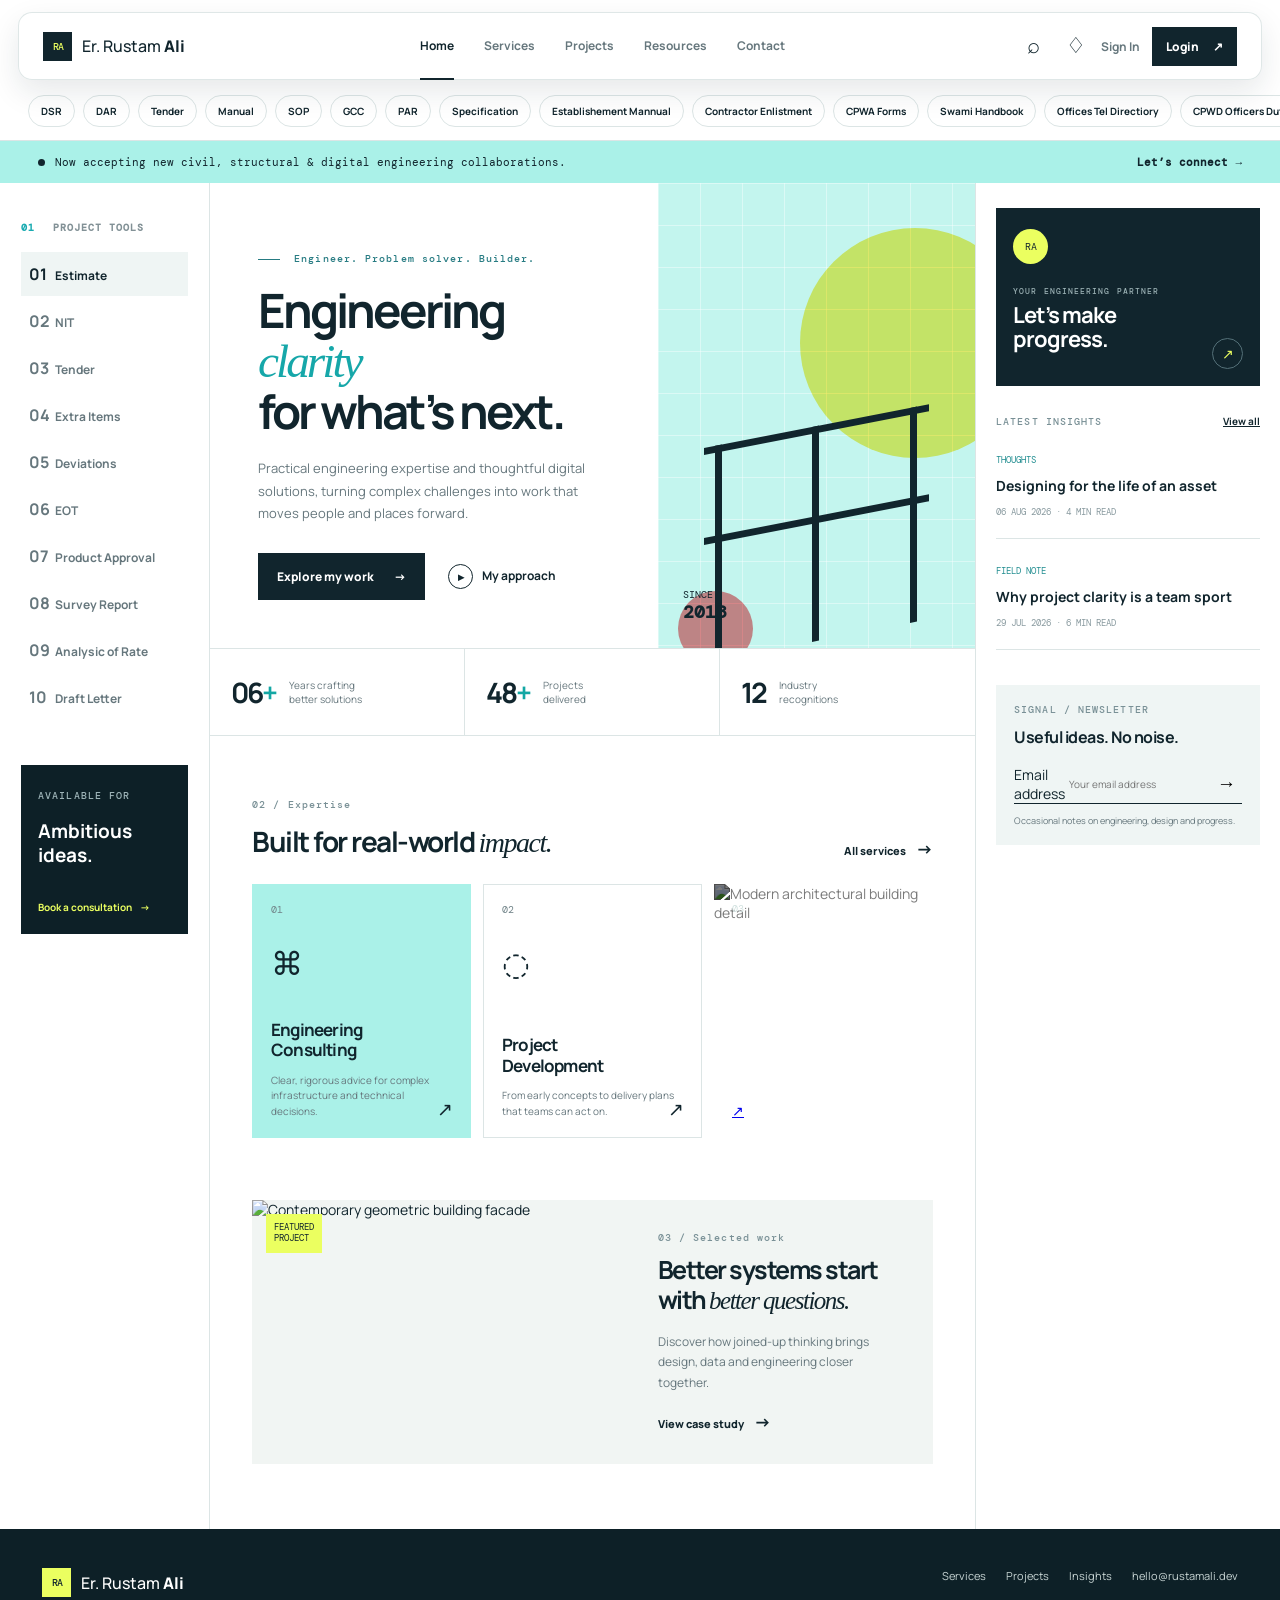
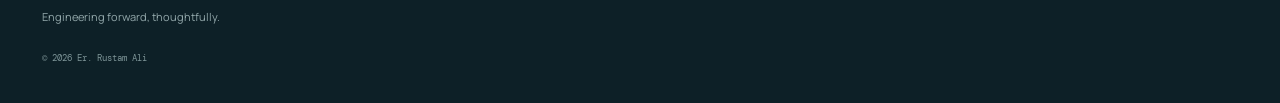
==== index.html @ 6d5e7a67 "This is V1 of this website" ====
<!DOCTYPE html>
<html lang="en">
<head>
  <meta charset="UTF-8" />
  <meta name="viewport" content="width=device-width, initial-scale=1.0" />
  <meta name="description" content="Er. Rustam Ali — engineering solutions, resources and insights." />
  <title>Er. Rustam Ali | Engineering Forward</title>
  <link rel="preconnect" href="https://fonts.googleapis.com" />
  <link rel="preconnect" href="https://fonts.gstatic.com" crossorigin />
  <link href="https://fonts.googleapis.com/css2?family=DM+Mono:wght@400;500&family=Manrope:wght@400;500;600;700;800&display=swap" rel="stylesheet" />
  <link rel="stylesheet" href="styles.css" />
  <link rel="stylesheet" href="floating-header.css" />
</head>
<body>
  <a class="skip-link" href="#main-content">Skip to content</a>
  <div class="site-shell">
    <header class="site-header">
      <a class="brand" href="#home" aria-label="Er. Rustam Ali home">
        <span class="brand-mark" aria-hidden="true">RA</span>
        <span>Er. Rustam <strong>Ali</strong></span>
      </a>

      <nav class="main-nav" aria-label="Primary navigation" id="primary-navigation">
        <a class="active" href="#home">Home</a>
        <a href="#services">Services</a>
        <a href="#projects">Projects</a>
        <a href="#resources">Resources</a>
        <a href="#contact">Contact</a>
      </nav>

      <div class="header-actions">
        <button class="icon-button desktop-only" aria-label="Search"><span aria-hidden="true">⌕</span></button>
        <button class="icon-button desktop-only" aria-label="Notifications"><span aria-hidden="true">♢</span></button>
        <a class="text-action desktop-only" href="signin.html">Sign In</a>
        <a class="button button-small" href="login.html">Login <span aria-hidden="true">↗</span></a>
        <button class="menu-toggle" type="button" aria-expanded="false" aria-controls="primary-navigation">
          <span class="sr-only">Toggle navigation</span><i></i><i></i><i></i>
        </button>
      </div>
    </header>

    <nav class="reference-nav" aria-label="Engineering references">
      <a href="#dsr">DSR</a>
      <a href="#dar">DAR</a>
      <a href="#tender">Tender</a>
      <a href="#manual">Manual</a>
      <a href="#sop">SOP</a>
      <a href="#gcc">GCC</a>
      <a href="#par">PAR</a>
      <a href="#specification">Specification</a>
      <a href="#establishment-manual">Establishement Mannual</a>
      <a href="#contractor-enlistment">Contractor Enlistment</a>
      <a href="#cpwa-forms">CPWA Forms</a>
      <a href="#swami-handbook">Swami Handbook</a>
      <a href="#offices-directory">Offices Tel Directiory</a>
      <a href="#cpwd-officers-duty">CPWD Officers Duty</a>
    </nav>

    <div class="announcement" role="status">
      <span class="pulse" aria-hidden="true"></span>
      <p>Now accepting new civil, structural &amp; digital engineering collaborations.</p>
      <a href="#contact">Let’s connect <span aria-hidden="true">→</span></a>
    </div>

    <main id="main-content" class="page-grid">
      <aside class="left-sidebar" aria-label="Quick links">
        <div class="sidebar-heading"><span>01</span> Project tools</div>
        <nav class="side-nav">
          <a class="selected" href="#estimate"><span>01</span> Estimate</a>
          <a href="#nit"><span>02</span> NIT</a>
          <a href="#tender"><span>03</span> Tender</a>
          <a href="#extra-items"><span>04</span> Extra Items</a>
          <a href="#deviations"><span>05</span> Deviations</a>
          <a href="#eot"><span>06</span> EOT</a>
          <a href="#product-approval"><span>07</span> Product Approval</a>
          <a href="#survey-report"><span>08</span> Survey Report</a>
          <a href="#analysis-rate"><span>09</span> Analysic of Rate</a>
          <a href="#draft-letter"><span>10</span> Draft Letter</a>
        </nav>
        <div class="sidebar-card dark-card">
          <span class="eyebrow">AVAILABLE FOR</span>
          <strong>Ambitious<br />ideas.</strong>
          <a href="#contact">Book a consultation <span>→</span></a>
        </div>
      </aside>

      <section class="content-area" id="home">
        <div class="hero">
          <div class="hero-copy">
            <p class="eyebrow"><span></span> Engineer. Problem solver. Builder.</p>
            <h1>Engineering <em>clarity</em><br />for what’s next.</h1>
            <p class="hero-text">Practical engineering expertise and thoughtful digital solutions, turning complex challenges into work that moves people and places forward.</p>
            <div class="hero-actions">
              <a class="button" href="#projects">Explore my work <span aria-hidden="true">→</span></a>
              <a class="play-link" href="#about"><span aria-hidden="true">▶</span> My approach</a>
            </div>
          </div>
          <div class="hero-art" aria-label="Abstract engineering structure illustration">
            <div class="art-grid"></div><div class="orb orb-one"></div><div class="orb orb-two"></div>
            <div class="structure"><span></span><span></span><span></span><span></span><span></span></div>
            <div class="art-label">SINCE<br /><b>2018</b></div>
          </div>
        </div>

        <section class="metrics" aria-label="Key statistics">
          <div><strong>06<span>+</span></strong><p>Years crafting<br />better solutions</p></div>
          <div><strong>48<span>+</span></strong><p>Projects<br />delivered</p></div>
          <div><strong>12</strong><p>Industry<br />recognitions</p></div>
        </section>

        <section class="section-block" id="services">
          <div class="section-intro"><div><p class="eyebrow">02 / Expertise</p><h2>Built for real-world <em>impact.</em></h2></div><a class="arrow-link" href="#contact">All services <span>→</span></a></div>
          <div class="service-grid">
            <article class="service-card cyan"><span class="card-number">01</span><div class="service-icon">⌘</div><h3>Engineering<br />Consulting</h3><p>Clear, rigorous advice for complex infrastructure and technical decisions.</p><a href="#contact" aria-label="Learn about Engineering Consulting">↗</a></article>
            <article class="service-card"><span class="card-number">02</span><div class="service-icon">◌</div><h3>Project<br />Development</h3><p>From early concepts to delivery plans that teams can act on.</p><a href="#contact" aria-label="Learn about Project Development">↗</a></article>
            <article class="service-card image-card"><img src="https://images.unsplash.com/photo-1504917595217-d4dc5ebe6122?auto=format&fit=crop&w=800&q=80" alt="Modern architectural building detail" /><div><span class="card-number">03</span><h3>Smart<br />Infrastructure</h3><a href="#contact" aria-label="Learn about Smart Infrastructure">↗</a></div></article>
          </div>
        </section>

        <section class="feature-story" id="projects">
          <div class="story-image"><img src="https://images.unsplash.com/photo-1487958449943-2429e8be8625?auto=format&fit=crop&w=1000&q=85" alt="Contemporary geometric building facade" /><span class="story-badge">FEATURED<br />PROJECT</span></div>
          <div class="story-copy"><p class="eyebrow">03 / Selected work</p><h2>Better systems start with <em>better questions.</em></h2><p>Discover how joined-up thinking brings design, data and engineering closer together.</p><a class="arrow-link" href="#contact">View case study <span>→</span></a></div>
        </section>
      </section>

      <aside class="right-sidebar" aria-label="Updates and contact">
        <section class="profile-card"><div class="avatar">RA</div><div><p class="eyebrow">YOUR ENGINEERING PARTNER</p><h2>Let’s make<br />progress.</h2></div><a href="#contact" class="round-arrow" aria-label="Contact Er. Rustam Ali">↗</a></section>
        <section class="updates-card" id="resources"><div class="updates-top"><p class="eyebrow">LATEST INSIGHTS</p><a href="#resources">View all</a></div><article><span class="tag">THOUGHTS</span><h3>Designing for the life of an asset</h3><p>06 AUG 2026 · 4 MIN READ</p></article><article><span class="tag">FIELD NOTE</span><h3>Why project clarity is a team sport</h3><p>29 JUL 2026 · 6 MIN READ</p></article></section>
        <section class="newsletter"><p class="eyebrow">SIGNAL / NEWSLETTER</p><h3>Useful ideas. No noise.</h3><form><label class="sr-only" for="email">Email address</label><input id="email" type="email" placeholder="Your email address" required /><button type="submit" aria-label="Subscribe">→</button></form><p class="form-note">Occasional notes on engineering, design and progress.</p></section>
      </aside>
    </main>

    <footer class="site-footer" id="contact"><div><a class="brand footer-brand" href="#home"><span class="brand-mark">RA</span><span>Er. Rustam <strong>Ali</strong></span></a><p>Engineering forward, thoughtfully.</p></div><div class="footer-links"><a href="#services">Services</a><a href="#projects">Projects</a><a href="#resources">Insights</a><a href="mailto:hello@rustamali.dev">hello@rustamali.dev</a></div><p class="copyright">© 2026 Er. Rustam Ali</p></footer>
  </div>
  <script src="script.js"></script>
</body>
</html>
---- styles.css ----
:root{--ink:#11252d;--muted:#66777d;--line:#dce5e5;--paper:#f6f8f7;--white:#fff;--cyan:#aaf1e8;--accent:#ebff60;--dark:#0d2027;--sans:'Manrope',Arial,sans-serif;--mono:'DM Mono',monospace}*{box-sizing:border-box}html{scroll-behavior:smooth}body{margin:0;background:var(--paper);color:var(--ink);font-family:var(--sans);font-size:14px}.site-shell{max-width:1600px;margin:auto;background:#fff;min-height:100vh}.skip-link{position:fixed;left:12px;top:-60px;background:var(--dark);color:#fff;padding:10px;z-index:30}.skip-link:focus{top:12px}.site-header{height:82px;display:flex;align-items:center;padding:0 38px;border-bottom:1px solid var(--line);gap:36px}.brand{display:flex;align-items:center;gap:10px;color:var(--ink);font-size:16px;font-weight:500;text-decoration:none;white-space:nowrap}.brand strong{font-weight:800}.brand-mark{display:grid;place-items:center;width:29px;height:29px;background:var(--ink);color:var(--accent);font:500 10px var(--mono);letter-spacing:-1px}.main-nav{margin:auto;display:flex;height:100%;align-items:center;gap:30px}.main-nav a,.text-action{color:var(--muted);text-decoration:none;font-size:12px;font-weight:700}.main-nav a{height:100%;display:flex;align-items:center;border-bottom:2px solid transparent}.main-nav a:hover,.main-nav a.active{color:var(--ink);border-color:var(--ink)}.header-actions{display:flex;align-items:center;gap:12px}.icon-button{border:0;background:transparent;color:var(--ink);font-size:22px;width:29px;height:35px;cursor:pointer}.button{display:inline-flex;align-items:center;gap:20px;background:var(--ink);color:white;text-decoration:none;padding:15px 19px;font-size:12px;font-weight:800}.button:hover{background:#244650}.button-small{padding:11px 14px;gap:14px}.menu-toggle{display:none;border:0;background:none;padding:6px;cursor:pointer}.menu-toggle i{display:block;width:23px;height:2px;background:var(--ink);margin:4px}.announcement{min-height:42px;background:var(--cyan);padding:0 38px;display:flex;align-items:center;gap:10px;font:11px var(--mono)}.announcement p{margin:0}.announcement a{margin-left:auto;color:var(--ink);font-weight:bold;text-decoration:none}.pulse{width:7px;height:7px;background:var(--ink);border-radius:50%}.page-grid{display:grid;grid-template-columns:210px minmax(0,1fr) 305px}.left-sidebar{padding:38px 21px;border-right:1px solid var(--line)}.sidebar-heading{font:700 10px var(--mono);letter-spacing:1px;color:#829196;text-transform:uppercase;margin-bottom:18px}.sidebar-heading span{color:#1aabb1;margin-right:11px}.side-nav{display:grid;gap:3px;margin-bottom:46px}.side-nav a{padding:11px 8px;color:#66777d;text-decoration:none;font-size:12px;font-weight:700}.side-nav a span{display:inline-block;width:24px;font-size:16px}.side-nav a:hover,.side-nav .selected{background:#eff5f4;color:var(--ink)}.sidebar-card{padding:19px 17px}.dark-card{background:var(--dark);color:#fff}.eyebrow{font:500 10px var(--mono);letter-spacing:1.1px;margin:0;color:#799096}.dark-card .eyebrow{color:#9eb4b8}.dark-card strong{display:block;font-size:19px;line-height:1.25;margin:17px 0 28px}.dark-card a{color:var(--accent);font-size:10px;text-decoration:none;font-weight:bold}.dark-card a span{margin-left:6px}.content-area{overflow:hidden}.hero{min-height:462px;display:grid;grid-template-columns:1.17fr .83fr;border-bottom:1px solid var(--line)}.hero-copy{padding:69px 48px 48px}.hero .eyebrow{color:#267b82}.hero .eyebrow span{display:inline-block;width:22px;height:1px;background:#267b82;vertical-align:middle;margin-right:7px}h1,h2,h3,p{margin-top:0}h1{font-size:clamp(38px,3.7vw,64px);letter-spacing:-3px;line-height:1.04;margin:21px 0}h1 em,h2 em{font-family:Georgia,serif;font-weight:400}h1 em{color:#16a7a9}.hero-text{max-width:425px;color:var(--muted);line-height:1.75;font-size:13px;margin:0 0 28px}.hero-actions{display:flex;align-items:center;gap:23px}.play-link{color:var(--ink);text-decoration:none;font-size:12px;font-weight:bold}.play-link span{display:inline-grid;place-items:center;border:1px solid var(--ink);border-radius:50%;width:25px;height:25px;font-size:8px;margin-right:7px}.hero-art{position:relative;min-height:330px;background:#c3f5ee;overflow:hidden}.art-grid{position:absolute;inset:0;background-image:linear-gradient(#fff6 1px,transparent 1px),linear-gradient(90deg,#fff6 1px,transparent 1px);background-size:42px 42px}.orb{position:absolute;border-radius:50%;background:#ffed6e;mix-blend-mode:multiply}.orb-one{width:230px;height:230px;right:-55px;top:45px}.orb-two{width:75px;height:75px;left:20px;bottom:-18px;background:#f7898e}.structure{position:absolute;width:250px;height:280px;right:33px;bottom:-16px;transform:skewY(-11deg)}.structure span{position:absolute;background:var(--ink)}.structure span:nth-child(1),.structure span:nth-child(2){height:7px;width:225px;left:12px;top:42px}.structure span:nth-child(2){top:132px}.structure span:nth-child(3),.structure span:nth-child(4),.structure span:nth-child(5){width:7px;height:215px;top:42px;left:23px}.structure span:nth-child(4){left:120px}.structure span:nth-child(5){left:218px}.art-label{position:absolute;bottom:24px;left:25px;font:10px var(--mono);line-height:1.3}.art-label b{font-size:18px}.metrics{display:grid;grid-template-columns:repeat(3,1fr);border-bottom:1px solid var(--line)}.metrics div{padding:24px 21px;border-right:1px solid var(--line);display:flex;gap:13px;align-items:center}.metrics div:last-child{border:0}.metrics strong{font-size:28px;letter-spacing:-2px}.metrics strong span{color:#13a7a4}.metrics p{font-size:10px;line-height:1.4;color:var(--muted);margin:0}.section-block{padding:62px 42px}.section-intro{display:flex;justify-content:space-between;align-items:end;margin-bottom:24px}.section-intro h2,.story-copy h2{font-size:28px;letter-spacing:-1.5px;margin:11px 0 0}.arrow-link{color:var(--ink);font-size:11px;text-decoration:none;font-weight:800;white-space:nowrap}.arrow-link span{margin-left:8px;font-size:17px}.service-grid{display:grid;grid-template-columns:repeat(3,1fr);gap:12px}.service-card{min-height:254px;border:1px solid var(--line);padding:18px;position:relative;display:flex;flex-direction:column}.service-card.cyan{background:var(--cyan);border-color:var(--cyan)}.card-number{font:10px var(--mono);color:#708388}.service-icon{font-size:32px;margin:25px 0 auto}.service-card h3{font-size:17px;line-height:1.2;letter-spacing:-.8px;margin:0 0 12px}.service-card p{font-size:10px;color:var(--muted);line-height:1.55;margin:0}.service-card>a{position:absolute;right:17px;bottom:15px;font-size:19px;color:var(--ink);text-decoration:none}.image-card{padding:0;border:0;overflow:hidden;color:#fff}.image-card img{width:100%;height:100%;position:absolute;object-fit:cover;filter:brightness(.48)}.image-card div{z-index:1;position:relative;height:100%;padding:18px;display:flex;flex-direction:column}.image-card .card-number{color:#d1e1df}.image-card h3{margin:auto 0 0}.image-card>a{z-index:2;color:#fff}.feature-story{margin:0 42px 65px;display:grid;grid-template-columns:1.1fr .9fr;background:#f1f5f3}.story-image{min-height:235px;position:relative}.story-image img{width:100%;height:100%;object-fit:cover}.story-badge{position:absolute;top:14px;left:14px;background:var(--accent);padding:8px;font:9px var(--mono);line-height:1.25}.story-copy{padding:31px}.story-copy h2{font-size:25px;line-height:1.18}.story-copy>p:not(.eyebrow){font-size:12px;line-height:1.7;color:var(--muted);margin:17px 0}.right-sidebar{border-left:1px solid var(--line);padding:25px 20px}.profile-card{position:relative;background:var(--ink);color:white;padding:21px 17px;min-height:178px}.avatar{width:35px;height:35px;border-radius:50%;display:grid;place-items:center;background:var(--accent);color:var(--ink);font:10px var(--mono);margin-bottom:22px}.profile-card .eyebrow{color:#9cb2b5;font-size:8px}.profile-card h2{font-size:22px;line-height:1.1;letter-spacing:-1px;margin:7px 0}.round-arrow{position:absolute;right:17px;bottom:17px;width:31px;height:31px;border:1px solid #547078;border-radius:50%;display:grid;place-items:center;color:var(--accent);text-decoration:none}.updates-card{padding:28px 0 18px}.updates-top{display:flex;justify-content:space-between;align-items:center}.updates-top a{font-size:10px;color:var(--ink);font-weight:bold}.updates-card article{padding:20px 0;border-bottom:1px solid var(--line)}.tag{font:9px var(--mono);color:#238e91}.updates-card h3{font-size:14px;line-height:1.35;margin:10px 0}.updates-card article p{font:9px var(--mono);color:#8a9ba0;margin:0}.newsletter{margin-top:17px;padding:18px;background:#eff5f4}.newsletter h3{font-size:16px;letter-spacing:-.5px;margin:10px 0 17px}.newsletter form{display:flex;border-bottom:1px solid var(--ink)}.newsletter input{min-width:0;width:100%;border:0;background:transparent;padding:8px 0;font:10px var(--sans);outline:none}.newsletter button{border:0;background:transparent;font-size:19px;cursor:pointer}.form-note{font-size:9px;line-height:1.5;color:var(--muted);margin:10px 0 0}.site-footer{background:var(--dark);padding:39px 42px;color:#c9d6d5;display:grid;grid-template-columns:1fr auto;gap:28px}.footer-brand{color:#fff}.footer-brand .brand-mark{background:var(--accent);color:var(--ink)}.site-footer>div>p{font-size:11px;color:#93a8ab;margin:12px 0 0}.footer-links{display:flex;gap:20px;align-items:start}.footer-links a{font-size:11px;color:#c9d6d5;text-decoration:none}.copyright{font:9px var(--mono);color:#7e9598;margin:0;grid-column:1/-1}@media(max-width:1100px){.page-grid{grid-template-columns:180px minmax(0,1fr)}.right-sidebar{grid-column:1/-1;display:grid;grid-template-columns:1fr 1fr 1fr;gap:20px;border-left:0;border-top:1px solid var(--line)}.updates-card{padding:0}.newsletter{margin:0}.profile-card{min-height:160px}.main-nav{gap:17px}.desktop-only{display:none}}@media(max-width:760px){.site-header{height:68px;padding:0 20px}.main-nav{display:none;position:absolute;z-index:10;left:0;right:0;top:68px;height:auto;background:white;border-bottom:1px solid var(--line);padding:12px 20px;flex-direction:column;align-items:stretch;gap:0}.main-nav.open{display:flex}.main-nav a{height:auto;padding:12px 0}.menu-toggle{display:block}.announcement{padding:10px 20px;line-height:1.4}.announcement a{display:none}.page-grid{display:block}.left-sidebar{display:none}.hero{grid-template-columns:1fr}.hero-copy{padding:50px 25px 35px}.hero-art{min-height:260px}.metrics{grid-template-columns:1fr}.metrics div{padding:16px 25px;border-right:0;border-bottom:1px solid var(--line)}.section-block{padding:48px 25px}.section-intro{display:block}.section-intro .arrow-link{display:inline-block;margin-top:17px}.service-grid{grid-template-columns:1fr}.service-card{min-height:210px}.feature-story{margin:0 25px 48px;grid-template-columns:1fr}.story-image{min-height:210px}.right-sidebar{display:block;padding:25px}.updates-card{padding:28px 0}.newsletter{margin-top:15px}.site-footer{padding:31px 25px;display:block}.footer-links{margin:24px 0;flex-wrap:wrap}.copyright{margin-top:24px}h1{letter-spacing:-2px}.hero-actions{flex-wrap:wrap}}@media(max-width:400px){.text-action{display:none}.hero-copy{padding-left:20px;padding-right:20px}.section-block{padding-left:20px;padding-right:20px}.feature-story{margin-left:20px;margin-right:20px}.right-sidebar{padding:20px}}
---- floating-header.css ----
/* Elevated, persistent navigation for the homepage. */
@media (min-width: 761px) {
  .site-shell { padding-top: 12px; }
  .site-header {
    position: sticky;
    top: 12px;
    z-index: 20;
    height: 68px;
    margin: 0 18px;
    padding: 0 24px;
    border: 1px solid rgba(220, 229, 229, .9);
    border-radius: 14px;
    background: rgba(255, 255, 255, .92);
    box-shadow: 0 12px 30px rgba(17, 37, 45, .10);
    backdrop-filter: blur(14px);
  }
  .main-nav a { height: 68px; }
}

@media (max-width: 760px) {
  .site-shell { padding-top: 9px; }
  .site-header {
    position: sticky;
    top: 9px;
    z-index: 20;
    height: 60px;
    margin: 0 10px;
    border: 1px solid rgba(220, 229, 229, .92);
    border-radius: 12px;
    background: rgba(255, 255, 255, .94);
    box-shadow: 0 8px 22px rgba(17, 37, 45, .10);
    backdrop-filter: blur(14px);
  }
  .main-nav { top: 60px; left: -1px; right: -1px; border: 1px solid var(--line); border-radius: 0 0 12px 12px; box-shadow: 0 14px 20px rgba(17, 37, 45, .09); }
}

.reference-nav {
  display: flex;
  align-items: center;
  gap: 8px;
  overflow-x: auto;
  padding: 15px 28px 13px;
  background: #fff;
  border-bottom: 1px solid var(--line);
  scrollbar-width: thin;
  scrollbar-color: #b7c8c9 transparent;
}
.reference-nav a {
  flex: 0 0 auto;
  color: var(--ink);
  text-decoration: none;
  border: 1px solid var(--line);
  background: #fff;
  padding: 8px 12px;
  border-radius: 999px;
  font: 700 10px var(--sans);
  white-space: nowrap;
  transition: background .2s ease, color .2s ease, border-color .2s ease;
}
.reference-nav a:hover,
.reference-nav a:focus-visible {
  color: var(--ink);
  background: var(--cyan);
  border-color: #7bdcd2;
  outline: none;
}
@media (max-width: 760px) {
  .reference-nav { padding: 12px 16px; gap: 7px; }
  .reference-nav a { padding: 7px 11px; }
  .left-sidebar {
    display: block;
    padding: 18px 16px 14px;
    border-right: 0;
    border-bottom: 1px solid var(--line);
    background: #fff;
  }
  .left-sidebar .sidebar-heading { margin: 0 0 10px; }
  .left-sidebar .side-nav {
    display: flex;
    gap: 8px;
    overflow-x: auto;
    margin: 0;
    padding-bottom: 4px;
    scrollbar-width: thin;
    scrollbar-color: #b7c8c9 transparent;
  }
  .left-sidebar .side-nav a {
    flex: 0 0 auto;
    padding: 8px 11px;
    border: 1px solid var(--line);
    border-radius: 999px;
    background: #fff;
  }
  .left-sidebar .side-nav a span { width: auto; margin-right: 5px; font: 500 9px var(--mono); }
  .left-sidebar .side-nav .selected { background: var(--cyan); border-color: #7bdcd2; }
  .left-sidebar .sidebar-card { display: none; }
}
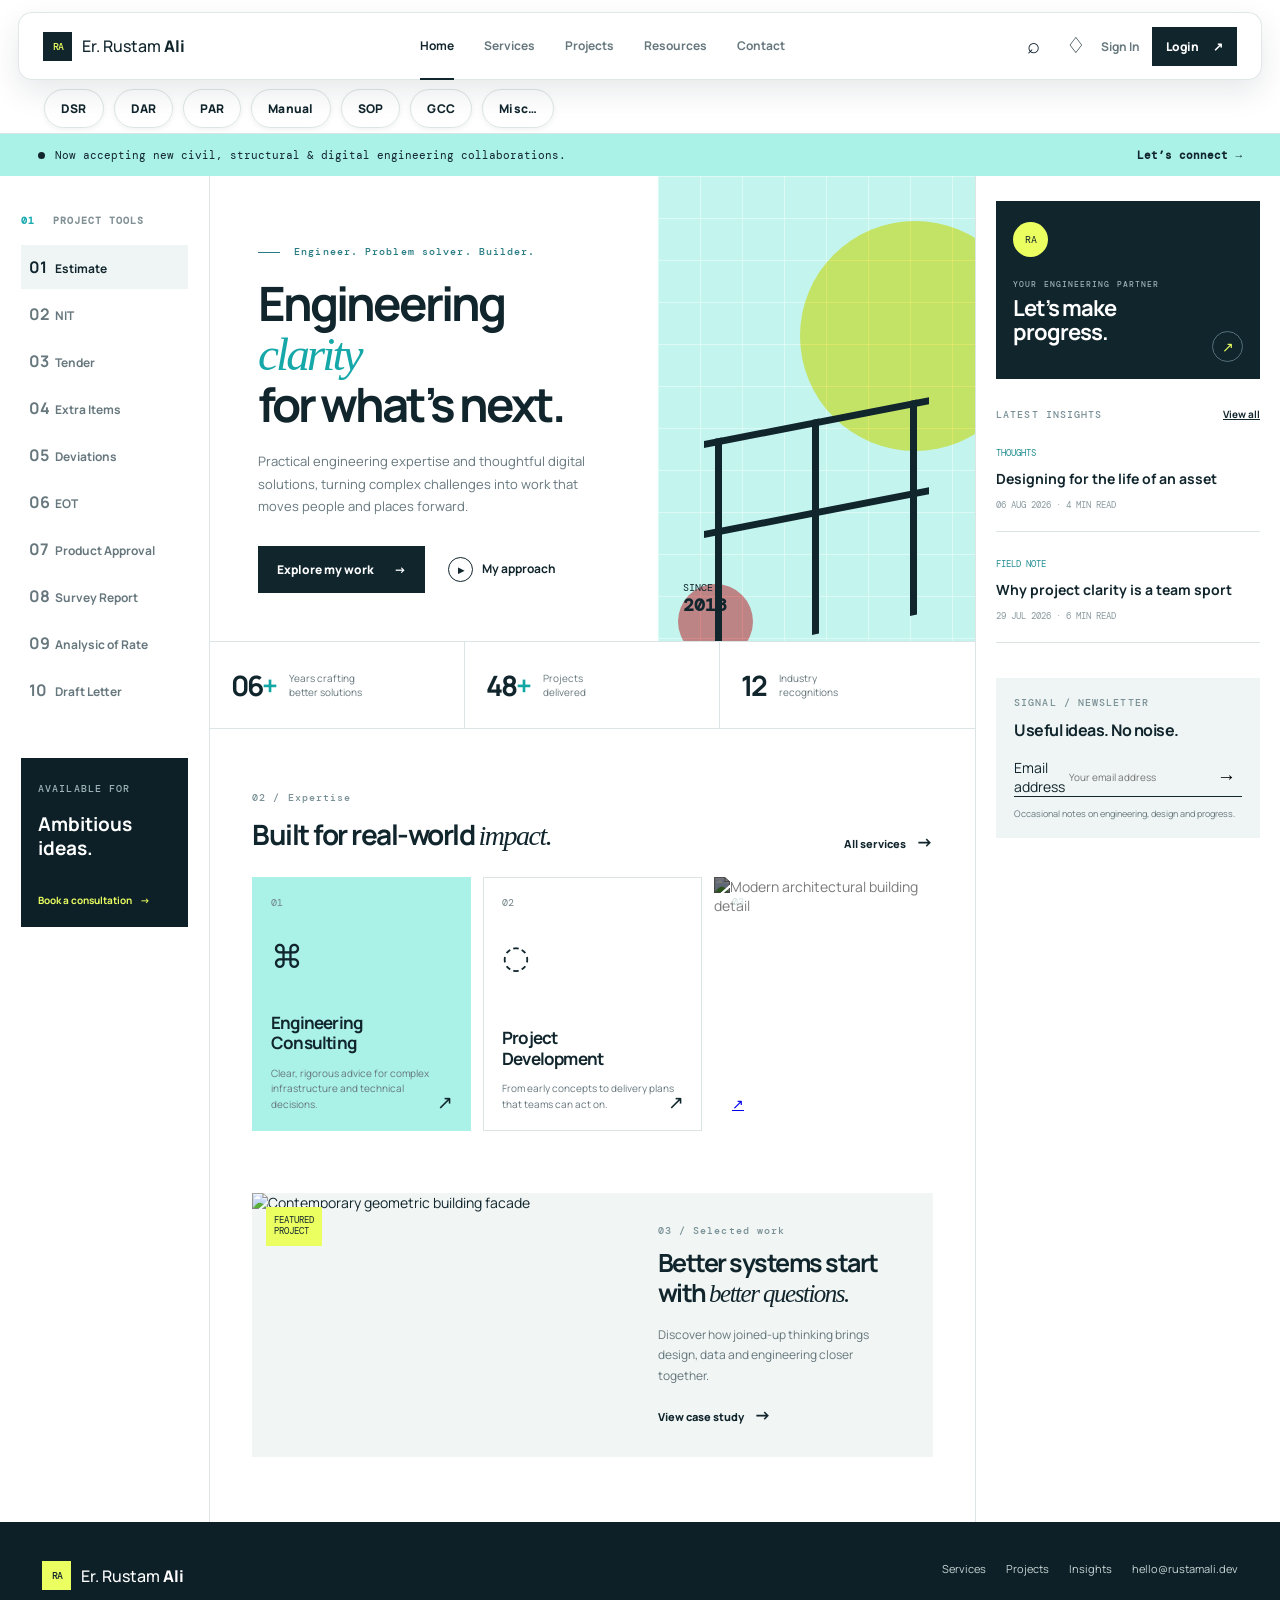
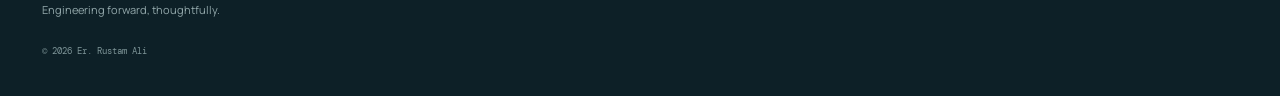
==== commit 164a7954: "Header Modified on 16.08.2026" ====
--- a/index.html
+++ b/index.html
@@ -39,22 +39,96 @@
       </div>
     </header>
 
-    <nav class="reference-nav" aria-label="Engineering references">
-      <a href="#dsr">DSR</a>
-      <a href="#dar">DAR</a>
-      <a href="#tender">Tender</a>
-      <a href="#manual">Manual</a>
-      <a href="#sop">SOP</a>
-      <a href="#gcc">GCC</a>
-      <a href="#par">PAR</a>
-      <a href="#specification">Specification</a>
-      <a href="#establishment-manual">Establishement Mannual</a>
-      <a href="#contractor-enlistment">Contractor Enlistment</a>
-      <a href="#cpwa-forms">CPWA Forms</a>
-      <a href="#swami-handbook">Swami Handbook</a>
-      <a href="#offices-directory">Offices Tel Directiory</a>
-      <a href="#cpwd-officers-duty">CPWD Officers Duty</a>
-    </nav>
+      <nav class="reference-nav" aria-label="Engineering references">
+        <div class="reference-menu">
+          <a href="#dsr" aria-haspopup="true">DSR</a>
+          <div class="reference-submenu" aria-label="DSR editions">
+            <a href="#dsr-2025">DSR 2025</a>
+            <a href="#dsr-2023">DSR 2023</a>
+            <a href="#dsr-2021">DSR 2021</a>
+          </div>
+        </div>
+        <div class="reference-menu">
+          <a href="#dar" aria-haspopup="true">DAR</a>
+          <div class="reference-submenu" aria-label="DAR editions">
+            <a href="#dar-2025">DAR 2025</a>
+            <a href="#dar-2023">DAR 2023</a>
+            <a href="#dar-2021">DAR 2021</a>
+          </div>
+        </div>
+        <div class="reference-menu">
+          <a href="#par" aria-haspopup="true">PAR</a>
+          <div class="reference-submenu" aria-label="PAR editions">
+            <a href="#par-2025">PAR 2025</a>
+            <a href="#par-2023">PAR 2023</a>
+            <a href="#par-2021">PAR 2021</a>
+          </div>
+        </div>
+        <div class="reference-menu">
+          <a href="#manual" aria-haspopup="true">Manual</a>
+          <div class="reference-submenu" aria-label="Manual references">
+            <div class="reference-submenu-menu">
+              <a href="#maintenance-manual" aria-haspopup="true">Maintenance Manual</a>
+              <div class="reference-nested-submenu" aria-label="Maintenance Manual editions">
+                <a href="#maintenance-manual-2023">2023</a>
+                <a href="#maintenance-manual-2026">2026</a>
+              </div>
+            </div>
+            <div class="reference-submenu-menu">
+              <a href="#work-manual" aria-haspopup="true">Work Manual</a>
+              <div class="reference-nested-submenu" aria-label="Work Manual editions">
+                <a href="#work-manual-2024">2024</a>
+                <a href="#work-manual-2026">2026</a>
+              </div>
+            </div>
+          </div>
+        </div>
+        <div class="reference-menu">
+          <a href="#sop" aria-haspopup="true">SOP</a>
+          <div class="reference-submenu" aria-label="SOP editions">
+            <a href="#sop-2024">2024</a>
+            <a href="#sop-2026">2026</a>
+          </div>
+        </div>
+        <div class="reference-menu">
+          <a href="#gcc" aria-haspopup="true">GCC</a>
+          <div class="reference-submenu" aria-label="GCC references">
+            <div class="reference-submenu-menu">
+              <a href="#gcc-maintenance" aria-haspopup="true">Maintenance</a>
+              <div class="reference-nested-submenu" aria-label="GCC Maintenance editions">
+                <a href="#gcc-maintenance-2023">2023</a>
+                <a href="#gcc-maintenance-2026">2026</a>
+              </div>
+            </div>
+            <div class="reference-submenu-menu">
+              <a href="#gcc-construction" aria-haspopup="true">Construction</a>
+              <div class="reference-nested-submenu" aria-label="GCC Construction editions">
+                <a href="#gcc-construction-2023">2023</a>
+                <a href="#gcc-construction-2026">2026</a>
+              </div>
+            </div>
+            <div class="reference-submenu-menu">
+              <a href="#gcc-epc-mode" aria-haspopup="true">EPC Mode</a>
+              <div class="reference-nested-submenu" aria-label="GCC EPC Mode editions">
+                <a href="#gcc-epc-mode-2024">2024</a>
+                <a href="#gcc-epc-mode-2026">2026</a>
+              </div>
+            </div>
+          </div>
+        </div>
+        <div class="reference-menu">
+          <a href="#misc" aria-haspopup="true">Misc&hellip;</a>
+          <div class="reference-submenu" aria-label="Miscellaneous references">
+            <a href="#specification">Specification</a>
+            <a href="#establishment-manual">Establishment Manual</a>
+            <a href="#contractor-enlistment">Contractor Enlistment</a>
+            <a href="#officers-duty">Officers Duty</a>
+            <a href="#cpwa-form">CPWA Form</a>
+            <a href="#officers-tel-directories">Officers Tel Directories</a>
+            <a href="#swami-handbook">Swami Handbook</a>
+          </div>
+        </div>
+      </nav>
 
     <div class="announcement" role="status">
       <span class="pulse" aria-hidden="true"></span>
--- a/floating-header.css
+++ b/floating-header.css
@@ -37,13 +37,12 @@
 .reference-nav {
   display: flex;
   align-items: center;
-  gap: 8px;
-  overflow-x: auto;
-  padding: 15px 28px 13px;
+  gap: 10px;
+  flex-wrap: wrap;
+  overflow: visible;
+  padding: 18px 44px 16px;
   background: #fff;
   border-bottom: 1px solid var(--line);
-  scrollbar-width: thin;
-  scrollbar-color: #b7c8c9 transparent;
 }
 .reference-nav a {
   flex: 0 0 auto;
@@ -51,22 +50,104 @@
   text-decoration: none;
   border: 1px solid var(--line);
   background: #fff;
-  padding: 8px 12px;
+  padding: 10px 16px;
   border-radius: 999px;
-  font: 700 10px var(--sans);
+  font: 800 12px/1.2 var(--sans);
+  letter-spacing: .02em;
   white-space: nowrap;
-  transition: background .2s ease, color .2s ease, border-color .2s ease;
+  box-shadow: 0 2px 5px rgba(17, 37, 45, .06);
+  transition: background .2s ease, color .2s ease, border-color .2s ease, box-shadow .2s ease, transform .2s ease;
+}
+.reference-menu {
+  position: relative;
+  flex: 0 0 auto;
+  padding-bottom: 9px;
+  margin-bottom: -9px;
+}
+.reference-submenu {
+  position: absolute;
+  z-index: 10;
+  top: calc(100% - 9px);
+  left: 0;
+  display: grid;
+  min-width: 154px;
+  padding: 7px;
+  background: #fff;
+  border: 1px solid var(--line);
+  border-radius: 14px;
+  box-shadow: 0 12px 28px rgba(17, 37, 45, .16);
+  opacity: 0;
+  visibility: hidden;
+  pointer-events: none;
+  transform: translateY(-6px);
+  transition: opacity .18s ease, transform .18s ease, visibility .18s ease;
+}
+.reference-menu:hover > .reference-submenu,
+.reference-menu:focus-within > .reference-submenu {
+  opacity: 1;
+  visibility: visible;
+  pointer-events: auto;
+  transform: translateY(0);
+}
+.reference-submenu a {
+  padding: 10px 12px;
+  border: 0;
+  border-radius: 8px;
+  box-shadow: none;
+  font-size: 11px;
+}
+.reference-submenu a:hover,
+.reference-submenu a:focus-visible { box-shadow: none; transform: none; }
+.reference-submenu-menu {
+  position: relative;
+  padding-right: 8px;
+  margin-right: -8px;
+}
+.reference-submenu-menu > a { display: block; }
+.reference-nested-submenu {
+  position: absolute;
+  z-index: 11;
+  top: 0;
+  left: calc(100% - 8px);
+  display: grid;
+  min-width: 100px;
+  padding: 7px;
+  background: #fff;
+  border: 1px solid var(--line);
+  border-radius: 14px;
+  box-shadow: 0 12px 28px rgba(17, 37, 45, .16);
+  opacity: 0;
+  visibility: hidden;
+  pointer-events: none;
+  transform: translateX(-6px);
+  transition: opacity .18s ease, transform .18s ease, visibility .18s ease;
+}
+.reference-submenu-menu:hover > .reference-nested-submenu,
+.reference-submenu-menu:focus-within > .reference-nested-submenu {
+  opacity: 1;
+  visibility: visible;
+  pointer-events: auto;
+  transform: translateX(0);
+}
+.reference-nested-submenu a {
+  padding: 10px 12px;
+  border: 0;
+  border-radius: 8px;
+  box-shadow: none;
+  font-size: 11px;
 }
 .reference-nav a:hover,
 .reference-nav a:focus-visible {
   color: var(--ink);
   background: var(--cyan);
   border-color: #7bdcd2;
+  box-shadow: 0 6px 14px rgba(20, 164, 153, .18);
   outline: none;
+  transform: translateY(-1px);
 }
 @media (max-width: 760px) {
-  .reference-nav { padding: 12px 16px; gap: 7px; }
-  .reference-nav a { padding: 7px 11px; }
+  .reference-nav { padding: 14px 20px; gap: 8px; }
+  .reference-nav a { padding: 9px 13px; font-size: 11px; }
   .left-sidebar {
     display: block;
     padding: 18px 16px 14px;
